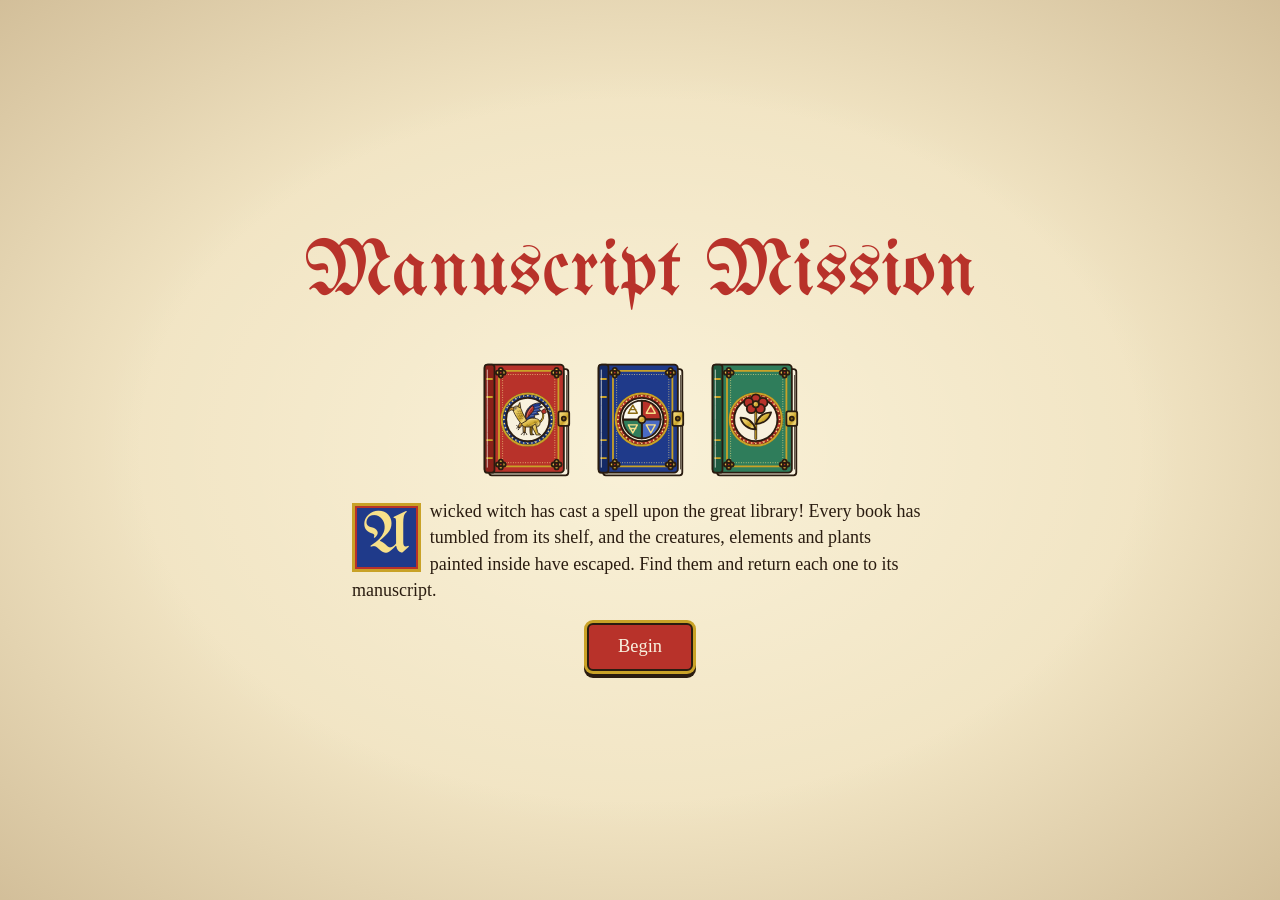
==== index.html @ ee2e0751 "Add foundation and illuminated art samples Page shell, parchment theme, shared SVG defs (gold leaf, " ====
<!doctype html>
<html lang="en">
<head>
  <meta charset="utf-8">
  <meta name="viewport" content="width=device-width, initial-scale=1, viewport-fit=cover">
  <meta name="theme-color" content="#f1e4c3">
  <title>Manuscript Mission</title>
  <meta name="description" content="A witch's spell has scattered a medieval library. Find the escaped creatures, elements and plants and return them to their manuscripts.">
  <link rel="preconnect" href="https://fonts.googleapis.com">
  <link rel="preconnect" href="https://fonts.gstatic.com" crossorigin>
  <link href="https://fonts.googleapis.com/css2?family=IM+Fell+English:ital@0;1&family=UnifrakturMaguntia&display=swap" rel="stylesheet">
  <link rel="stylesheet" href="css/style.css">
</head>
<body>
  <main id="app">
    <section class="title-screen" id="screen-title">
      <h1>Manuscript Mission</h1>
      <div class="books" id="title-books"></div>
      <p><span class="initial">A</span> wicked witch has cast a spell upon the great library! Every book has tumbled from its shelf, and the creatures, elements and plants painted inside have escaped. Find them and return each one to its manuscript.</p>
      <button class="btn" id="btn-begin" type="button">Begin</button>
    </section>
  </main>
  <script type="module" src="js/main.js"></script>
</body>
</html>
---- css/style.css ----
/* Manuscript Mission: parchment theme */
:root {
  --lapis: #1f3a8a;
  --vermilion: #b8322a;
  --verdigris: #2f7d5b;
  --ochre: #c8902e;
  --parchment: #f1e4c3;
  --parchment-dark: #e2cf9f;
  --vellum: #f8f1de;
  --ink: #2a1c10;
  --ink-soft: #5a4630;
  --gold: #c9a227;
  --gold-pale: #f7e08a;
  --font-title: 'UnifrakturMaguntia', 'Old English Text MT', 'Times New Roman', serif;
  --font-body: 'IM Fell English', 'Iowan Old Style', Georgia, serif;
  --gutter: 16px;
}

* { box-sizing: border-box; }

html, body {
  margin: 0;
  min-height: 100%;
}

body {
  background-color: var(--parchment);
  background-image:
    radial-gradient(ellipse at center, rgba(255, 250, 230, 0.6) 0%, rgba(241, 228, 195, 0) 60%),
    radial-gradient(ellipse at center, rgba(0, 0, 0, 0) 55%, rgba(120, 80, 30, 0.25) 100%);
  color: var(--ink);
  font-family: var(--font-body);
  font-size: 18px;
  line-height: 1.45;
  -webkit-tap-highlight-color: transparent;
}

h1, h2, h3 {
  font-family: var(--font-title);
  font-weight: 400;
  color: var(--vermilion);
  margin: 0 0 0.3em;
  line-height: 1.1;
}

/* Illuminated drop initial */
.initial {
  float: left;
  font-family: var(--font-title);
  font-size: 3.2em;
  line-height: 0.9;
  color: var(--gold-pale);
  background: var(--lapis);
  border: 3px solid var(--gold);
  padding: 0.08em 0.14em 0.12em;
  margin: 0.08em 0.15em 0 0;
  box-shadow: inset 0 0 0 2px var(--vermilion);
}

.btn {
  font-family: var(--font-body);
  font-size: 1.15rem;
  color: var(--vellum);
  background: var(--vermilion);
  border: 2px solid var(--ink);
  border-radius: 6px;
  box-shadow: 0 0 0 3px var(--gold), 0 4px 0 3px var(--ink);
  padding: 0.55em 1.6em;
  min-height: 48px;
  cursor: pointer;
}
.btn:active { transform: translateY(2px); box-shadow: 0 0 0 3px var(--gold), 0 2px 0 3px var(--ink); }
.btn:focus-visible { outline: 3px dashed var(--lapis); outline-offset: 6px; }

/* ---------- Gallery (art review page) ---------- */
.gallery {
  max-width: 1100px;
  margin: 0 auto;
  padding: 24px var(--gutter) 48px;
}
.gallery header { text-align: center; margin-bottom: 24px; }
.gallery header h1 { font-size: clamp(2.2rem, 7vw, 3.4rem); }
.gallery header p { color: var(--ink-soft); margin: 0; }
.gallery h2 { font-size: 1.9rem; margin-top: 32px; border-bottom: 2px solid var(--gold); padding-bottom: 4px; }

.cards {
  display: grid;
  grid-template-columns: repeat(auto-fill, minmax(240px, 1fr));
  gap: 20px;
}
.card {
  background: var(--vellum);
  border: 2px solid var(--ink);
  border-radius: 4px;
  box-shadow: 0 0 0 4px var(--gold), 0 0 0 6px var(--ink);
  padding: 14px 16px 16px;
  margin: 6px;
}
.card svg { width: 100%; height: auto; aspect-ratio: 1; display: block; }
.card h3 { font-size: 1.7rem; margin-top: 8px; }
.card .tag { font-size: 0.85rem; text-transform: uppercase; letter-spacing: 0.12em; color: var(--lapis); }
.card p { margin: 6px 0 0; font-size: 1rem; }

.books {
  display: flex;
  flex-wrap: wrap;
  gap: 24px;
  justify-content: center;
}
.books figure { margin: 0; text-align: center; }
.books svg { width: 150px; height: auto; aspect-ratio: 100 / 130; display: block; }
.books figcaption { font-family: var(--font-title); font-size: 1.4rem; color: var(--ink); }

.small-test {
  background: var(--parchment-dark);
  border: 2px solid var(--ink);
  padding: 12px;
  display: flex;
  flex-wrap: wrap;
  gap: 18px;
  align-items: center;
}
.small-test svg { width: 44px; height: 44px; }
.small-test svg.s64 { width: 64px; height: 64px; }

/* ---------- Title screen ---------- */
.title-screen {
  min-height: 100vh;
  min-height: 100dvh;
  display: flex;
  flex-direction: column;
  align-items: center;
  justify-content: center;
  text-align: center;
  padding: calc(24px + env(safe-area-inset-top)) var(--gutter) calc(24px + env(safe-area-inset-bottom));
  gap: 20px;
}
.title-screen h1 { font-size: clamp(2.6rem, 12vw, 5rem); }
.title-screen .books svg { width: 90px; }
.title-screen p { max-width: 32em; margin: 0; text-align: left; }
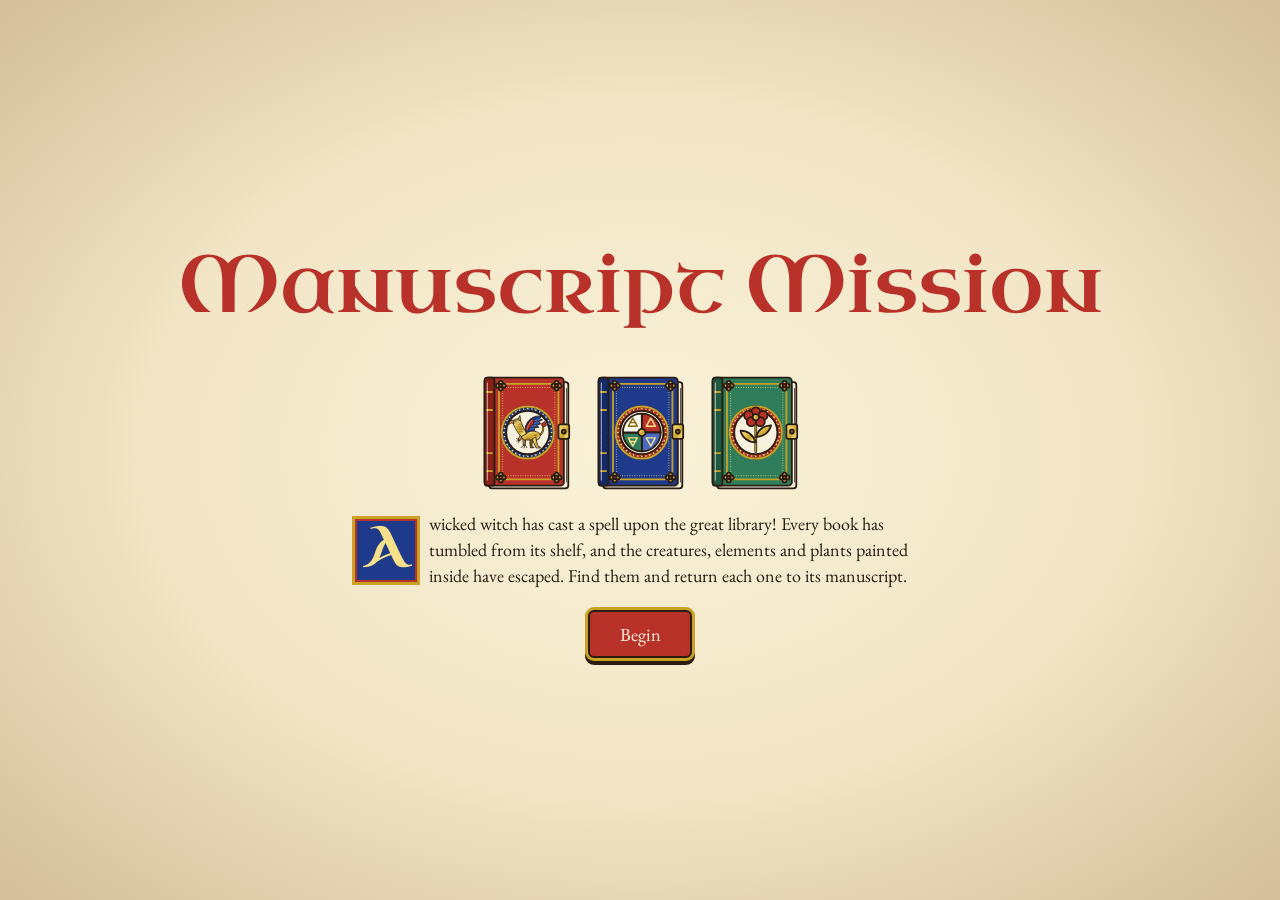
==== commit f8aa107c: "Switch to Uncial Antiqua and EB Garamond for readability Co-Authored-By: Claude Opus 5.5 <noreply@an" ====
--- a/index.html
+++ b/index.html
@@ -8,7 +8,7 @@
   <meta name="description" content="A witch's spell has scattered a medieval library. Find the escaped creatures, elements and plants and return them to their manuscripts.">
   <link rel="preconnect" href="https://fonts.googleapis.com">
   <link rel="preconnect" href="https://fonts.gstatic.com" crossorigin>
-  <link href="https://fonts.googleapis.com/css2?family=IM+Fell+English:ital@0;1&family=UnifrakturMaguntia&display=swap" rel="stylesheet">
+  <link href="https://fonts.googleapis.com/css2?family=EB+Garamond:ital,wght@0,400;0,500;1,400&family=Uncial+Antiqua&display=swap" rel="stylesheet">
   <link rel="stylesheet" href="css/style.css">
 </head>
 <body>
--- a/css/style.css
+++ b/css/style.css
@@ -11,8 +11,8 @@
   --ink-soft: #5a4630;
   --gold: #c9a227;
   --gold-pale: #f7e08a;
-  --font-title: 'UnifrakturMaguntia', 'Old English Text MT', 'Times New Roman', serif;
-  --font-body: 'IM Fell English', 'Iowan Old Style', Georgia, serif;
+  --font-title: 'Uncial Antiqua', Georgia, 'Times New Roman', serif;
+  --font-body: 'EB Garamond', 'Iowan Old Style', Georgia, serif;
   --gutter: 16px;
 }
 
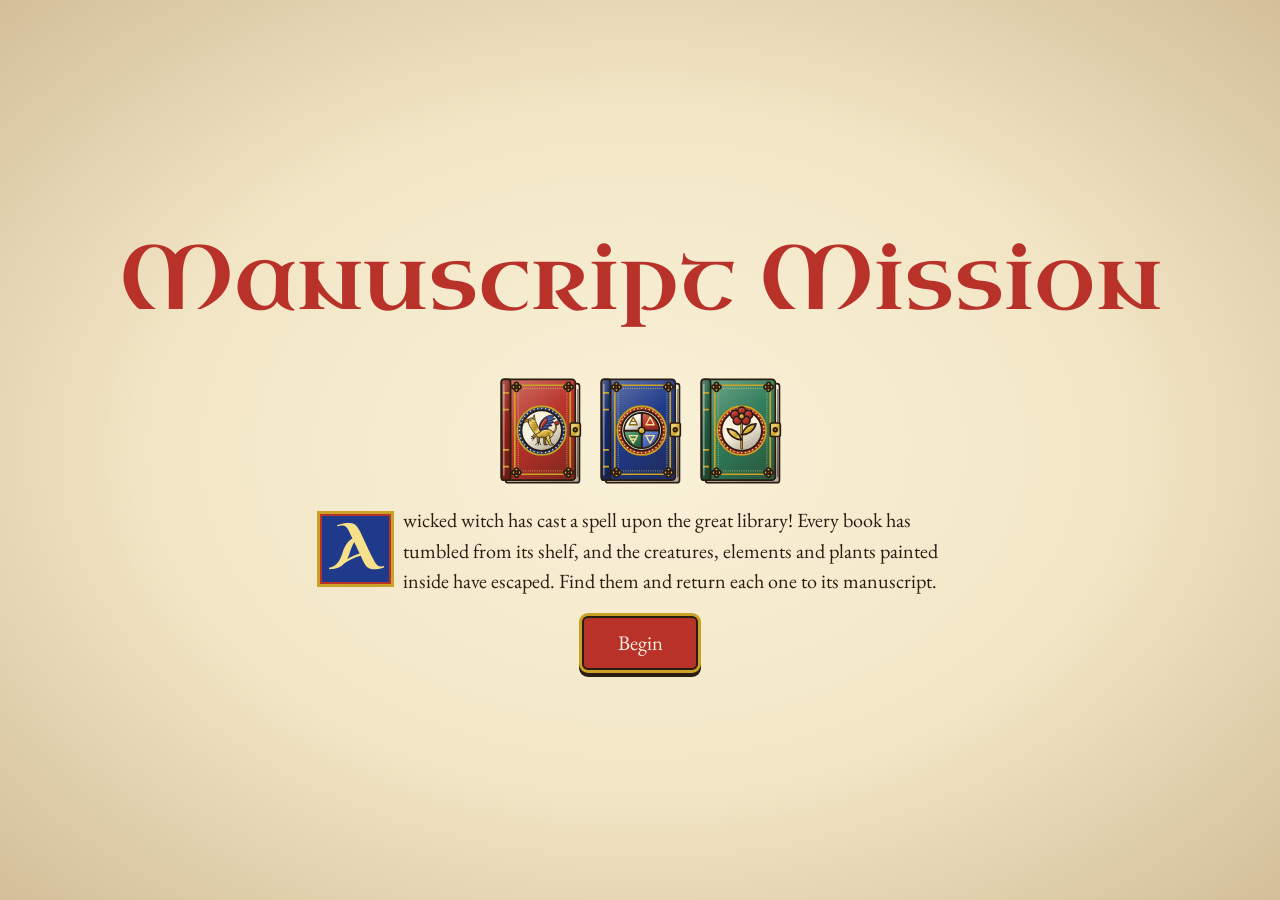
==== commit 4b402c0c: "Render the illustrations as 3D models that react when tapped - Each illustration becomes a 3D relief" ====
--- a/index.html
+++ b/index.html
@@ -13,13 +13,84 @@
 </head>
 <body>
   <main id="app">
-    <section class="title-screen" id="screen-title">
+    <!-- Title -->
+    <section class="screen title-screen active" id="screen-title">
       <h1>Manuscript Mission</h1>
       <div class="books" id="title-books"></div>
       <p><span class="initial">A</span> wicked witch has cast a spell upon the great library! Every book has tumbled from its shelf, and the creatures, elements and plants painted inside have escaped. Find them and return each one to its manuscript.</p>
       <button class="btn" id="btn-begin" type="button">Begin</button>
     </section>
+
+    <!-- Story panels (intro and finale) -->
+    <section class="screen story-screen" id="screen-story">
+      <figure class="panel"><svg id="story-art" viewBox="0 0 400 260" role="img" aria-label=""></svg></figure>
+      <p class="story-text" id="story-text"></p>
+      <div class="actions" id="story-actions"></div>
+    </section>
+
+    <!-- The game -->
+    <section class="screen game-screen" id="screen-game">
+      <header class="hud">
+        <h2 class="room-name" id="room-name"></h2>
+        <div class="timer" id="timer" aria-label="Time">0:00</div>
+        <button class="icon-btn hint-btn" id="btn-hint" type="button" aria-label="Hint">
+          <svg viewBox="0 0 40 40" aria-hidden="true"><path d="M30,4 C20,10 12,20 8,34 L10,35 C14,24 20,16 32,8 Z" fill="#fbf8ef" stroke="#2a1c10" stroke-width="2" stroke-linejoin="round"/><path d="M8,34 L5,38" stroke="#2a1c10" stroke-width="2.5" stroke-linecap="round"/><path d="M28,8 L14,28" stroke="#2a1c10" stroke-width="1"/></svg>
+          <span class="cooldown" id="hint-cooldown"></span>
+        </button>
+        <button class="icon-btn" id="btn-mute" type="button" aria-label="Mute sound" aria-pressed="false">
+          <svg viewBox="0 0 40 40" aria-hidden="true"><path d="M8,15 H14 L22,8 V32 L14,25 H8 Z" fill="#fbf8ef" stroke="#2a1c10" stroke-width="2" stroke-linejoin="round"/><path class="wave" d="M27,14 C30,17 30,23 27,26 M31,10 C36,16 36,24 31,30" fill="none" stroke="#2a1c10" stroke-width="2.2" stroke-linecap="round"/><path class="cross" d="M27,15 L35,25 M35,15 L27,25" stroke="#b8322a" stroke-width="2.6" stroke-linecap="round"/></svg>
+        </button>
+      </header>
+      <div class="scene-wrap">
+        <svg id="scene" aria-label="The library. Search for escaped illustrations."></svg>
+        <canvas id="relief" aria-hidden="true"></canvas>
+        <svg id="scene-front" aria-hidden="true"></svg>
+        <div class="toast" id="toast" role="status" aria-live="polite"></div>
+      </div>
+      <nav class="bookbar" id="bookbar" aria-label="Manuscripts">
+        <button class="book-btn" data-book="bestiary" type="button"><svg viewBox="0 0 100 130" aria-hidden="true"><use href="#book-bestiary"/></svg><span class="book-label">Bestiary</span><span class="count" data-count="bestiary">0/4</span></button>
+        <button class="book-btn" data-book="alchemy" type="button"><svg viewBox="0 0 100 130" aria-hidden="true"><use href="#book-alchemy"/></svg><span class="book-label">Alchemy Codex</span><span class="count" data-count="alchemy">0/4</span></button>
+        <button class="book-btn" data-book="herbarium" type="button"><svg viewBox="0 0 100 130" aria-hidden="true"><use href="#book-herbarium"/></svg><span class="book-label">Herbarium</span><span class="count" data-count="herbarium">0/4</span></button>
+      </nav>
+    </section>
+
+    <!-- Room complete -->
+    <section class="screen result-screen" id="screen-result">
+      <div class="result-card">
+        <h2 id="result-title"></h2>
+        <div class="stars" id="result-stars"></div>
+        <p class="result-time" id="result-time"></p>
+        <p id="result-text"></p>
+        <div class="actions" id="result-actions"></div>
+      </div>
+    </section>
+
+    <!-- Collection of lore -->
+    <section class="screen collection-screen" id="screen-collection">
+      <header class="collection-head">
+        <h2>The Restored Manuscripts</h2>
+        <p id="collection-count"></p>
+      </header>
+      <div id="collection"></div>
+      <div class="actions"><button class="btn" id="btn-collection-back" type="button">Back</button></div>
+    </section>
   </main>
+
+  <!-- Modal card: room introduction and lore -->
+  <div class="modal" id="modal" hidden>
+    <div class="modal-card" role="dialog" aria-modal="true" aria-labelledby="modal-title">
+      <div class="modal-art" id="modal-art"></div>
+      <span class="tag" id="modal-tag"></span>
+      <h3 id="modal-title"></h3>
+      <p id="modal-text"></p>
+      <button class="btn" id="modal-btn" type="button">Continue</button>
+    </div>
+  </div>
+
+  <!-- three.js (MIT licence) draws the illustrations as 3D models -->
+  <script src="vendor/three/three.min.js"></script>
+  <script src="vendor/three/SVGLoader.js"></script>
+  <script src="vendor/three/BufferGeometryUtils.js"></script>
   <script type="module" src="js/main.js"></script>
 </body>
 </html>
--- a/css/style.css
+++ b/css/style.css
@@ -23,6 +23,9 @@
   min-height: 100%;
 }
 
+/* Base text size: every rem-based size in the game scales from this. */
+html { font-size: 112.5%; }
+
 body {
   background-color: var(--parchment);
   background-image:
@@ -30,8 +33,8 @@
     radial-gradient(ellipse at center, rgba(0, 0, 0, 0) 55%, rgba(120, 80, 30, 0.25) 100%);
   color: var(--ink);
   font-family: var(--font-body);
-  font-size: 18px;
-  line-height: 1.45;
+  font-size: 1.12rem;
+  line-height: 1.5;
   -webkit-tap-highlight-color: transparent;
 }
 
@@ -57,6 +60,9 @@
   box-shadow: inset 0 0 0 2px var(--vermilion);
 }
 
+.btn, button {
+  touch-action: manipulation;
+}
 .btn {
   font-family: var(--font-body);
   font-size: 1.15rem;
@@ -98,7 +104,7 @@
 }
 .card svg { width: 100%; height: auto; aspect-ratio: 1; display: block; }
 .card h3 { font-size: 1.7rem; margin-top: 8px; }
-.card .tag { font-size: 0.85rem; text-transform: uppercase; letter-spacing: 0.12em; color: var(--lapis); }
+.card .tag { font-size: 0.9rem; text-transform: uppercase; letter-spacing: 0.12em; color: var(--lapis); }
 .card p { margin: 6px 0 0; font-size: 1rem; }
 
 .books {
@@ -127,7 +133,6 @@
 .title-screen {
   min-height: 100vh;
   min-height: 100dvh;
-  display: flex;
   flex-direction: column;
   align-items: center;
   justify-content: center;
@@ -135,6 +140,408 @@
   padding: calc(24px + env(safe-area-inset-top)) var(--gutter) calc(24px + env(safe-area-inset-bottom));
   gap: 20px;
 }
-.title-screen h1 { font-size: clamp(2.6rem, 12vw, 5rem); }
-.title-screen .books svg { width: 90px; }
+.title-screen h1 { font-size: clamp(1.9rem, 10.5vw, 5rem); text-wrap: balance; }
+.title-screen .books { gap: 16px; flex-wrap: nowrap; }
+.title-screen .books svg { width: min(84px, 24vw); }
 .title-screen p { max-width: 32em; margin: 0; text-align: left; }
+
+/* ---------- Screens ---------- */
+.screen { display: none; }
+.screen.active { display: flex; }
+.sr-only {
+  position: absolute; width: 1px; height: 1px; overflow: hidden;
+  clip: rect(0 0 0 0); white-space: nowrap;
+}
+.btn-quiet {
+  background: var(--vellum);
+  color: var(--ink);
+}
+.actions {
+  display: flex;
+  flex-wrap: wrap;
+  gap: 16px;
+  justify-content: center;
+  margin-top: 8px;
+}
+
+/* ---------- Story ---------- */
+.story-screen {
+  min-height: 100vh;
+  min-height: 100dvh;
+  flex-direction: column;
+  align-items: center;
+  justify-content: center;
+  gap: 18px;
+  padding: calc(20px + env(safe-area-inset-top)) var(--gutter) calc(24px + env(safe-area-inset-bottom));
+}
+.panel {
+  margin: 0;
+  width: min(100%, 640px);
+  box-shadow: 0 6px 20px rgba(60, 35, 10, 0.35);
+}
+.panel svg { display: block; width: 100%; height: auto; }
+.story-text {
+  max-width: 34em;
+  margin: 0;
+  font-size: 1.2rem;
+  text-align: center;
+}
+
+/* ---------- Game ---------- */
+.game-screen {
+  touch-action: none;
+  position: fixed;
+  inset: 0;
+  flex-direction: column;
+  height: 100vh;
+  height: 100dvh;
+  overflow: hidden;
+  overscroll-behavior: none;
+}
+.hud {
+  display: flex;
+  align-items: center;
+  gap: 8px;
+  padding: calc(6px + env(safe-area-inset-top)) max(var(--gutter), env(safe-area-inset-right)) 6px max(var(--gutter), env(safe-area-inset-left));
+  background: var(--vellum);
+  border-bottom: 3px solid var(--gold);
+  box-shadow: 0 2px 0 var(--ink);
+  z-index: 2;
+}
+.room-name {
+  flex: 1;
+  min-width: 0;
+  font-size: clamp(0.9rem, 4.4vw, 1.6rem);
+  line-height: 1.05;
+  margin: 0;
+  /* Long names wrap onto a second line rather than being cut off. */
+  display: -webkit-box;
+  -webkit-box-orient: vertical;
+  -webkit-line-clamp: 2;
+  line-clamp: 2;
+  overflow: hidden;
+}
+.timer {
+  font-variant-numeric: tabular-nums;
+  font-size: 1.1rem;
+  font-weight: 500;
+  min-width: 2.4em;
+  text-align: right;
+}
+.icon-btn {
+  position: relative;
+  width: 44px;
+  height: 44px;
+  flex: none;
+  border-radius: 50%;
+  border: 2px solid var(--ink);
+  background: var(--lapis);
+  box-shadow: 0 0 0 2px var(--gold);
+  padding: 6px;
+  cursor: pointer;
+}
+.icon-btn svg { width: 100%; height: 100%; display: block; }
+.icon-btn:focus-visible { outline: 3px dashed var(--vermilion); outline-offset: 4px; }
+#btn-mute .cross { display: none; }
+#btn-mute.muted .cross { display: inline; }
+#btn-mute.muted .wave { display: none; }
+.hint-btn { background: var(--vermilion); }
+.hint-btn.cooling { background: #8a7a60; }
+.hint-btn.cooling::before {
+  content: '';
+  position: absolute;
+  inset: -6px;
+  border-radius: 50%;
+  background: conic-gradient(var(--gold) var(--cool, 0deg), transparent 0);
+  -webkit-mask: radial-gradient(circle, transparent 60%, #000 61%);
+  mask: radial-gradient(circle, transparent 60%, #000 61%);
+}
+.hint-btn .cooldown {
+  position: absolute;
+  inset: 0;
+  display: grid;
+  place-items: center;
+  color: var(--vellum);
+  font-weight: 500;
+  font-size: 0.95rem;
+  text-shadow: 0 0 3px var(--ink), 0 0 3px var(--ink);
+  pointer-events: none;
+}
+
+.scene-wrap {
+  position: relative;
+  flex: 1;
+  min-height: 0;
+  background: #3d2513;
+}
+#scene {
+  position: absolute;
+  inset: 0;
+  width: 100%;
+  height: 100%;
+  touch-action: none;
+  user-select: none;
+  -webkit-user-select: none;
+  cursor: grab;
+}
+#scene:active { cursor: grabbing; }
+#relief, #scene-front {
+  position: absolute;
+  inset: 0;
+  width: 100%;
+  height: 100%;
+  pointer-events: none;
+}
+#relief[hidden] { display: none; }
+
+.hid-item .lift {
+  transform-box: fill-box;
+  transform-origin: center;
+  transition: transform 0.18s ease-out;
+}
+.hid-item.selected .lift { transform: scale(1.18); }
+.hid-item.found { display: none; }
+.hid-item.wobble .lift { animation: wobble 0.5s ease-in-out; }
+@keyframes wobble {
+  0%, 100% { transform: rotate(0); }
+  20% { transform: rotate(-12deg) scale(1.08); }
+  45% { transform: rotate(9deg); }
+  70% { transform: rotate(-5deg); }
+}
+.hint-ring {
+  fill: none;
+  stroke: #ffe680;
+  stroke-width: 7;
+  filter: drop-shadow(0 0 6px #ffd23a);
+  transform-box: fill-box;
+  transform-origin: center;
+  animation: ring 1.1s ease-out infinite;
+}
+.hint-ring.two { animation-delay: 0.55s; }
+@keyframes ring {
+  from { transform: scale(1.5); opacity: 0; }
+  40% { opacity: 1; }
+  to { transform: scale(0.9); opacity: 0; }
+}
+
+.toast {
+  position: absolute;
+  left: 50%;
+  top: 10px;
+  transform: translate(-50%, -20px);
+  width: max-content;
+  max-width: calc(100% - 2 * var(--gutter));
+  background: var(--vellum);
+  border: 2px solid var(--ink);
+  box-shadow: 0 0 0 3px var(--gold), 0 4px 12px rgba(0, 0, 0, 0.4);
+  border-radius: 6px;
+  padding: 8px 14px;
+  font-size: 1.05rem;
+  text-align: center;
+  opacity: 0;
+  pointer-events: none;
+  transition: opacity 0.2s, transform 0.2s;
+}
+.toast.bottom { top: auto; bottom: 10px; transform: translate(-50%, 20px); }
+.toast.show { opacity: 1; transform: translate(-50%, 0); }
+
+.bookbar {
+  display: flex;
+  justify-content: space-around;
+  gap: 8px;
+  padding: 8px max(var(--gutter), env(safe-area-inset-right)) calc(8px + env(safe-area-inset-bottom)) max(var(--gutter), env(safe-area-inset-left));
+  background: var(--vellum);
+  border-top: 3px solid var(--gold);
+  box-shadow: 0 -2px 0 var(--ink);
+  z-index: 2;
+}
+.book-btn {
+  flex: 1;
+  max-width: 160px;
+  display: grid;
+  grid-template-columns: auto 1fr;
+  grid-template-rows: auto auto;
+  align-items: center;
+  column-gap: 8px;
+  border: 0;
+  background: none;
+  padding: 4px;
+  border-radius: 8px;
+  font-family: var(--font-body);
+  color: var(--ink);
+  cursor: pointer;
+  min-height: 64px;
+}
+.book-btn svg { grid-row: span 2; width: 44px; height: auto; aspect-ratio: 100 / 130; }
+.book-label { font-family: var(--font-title); font-size: 0.95rem; line-height: 1.1; text-align: left; }
+.count { font-size: 1.15rem; font-weight: 500; text-align: left; font-variant-numeric: tabular-nums; }
+.book-btn:focus-visible { outline: 3px dashed var(--lapis); }
+.bookbar.awaiting .book-btn svg { animation: beckon 1.2s ease-in-out infinite; }
+@keyframes beckon {
+  0%, 100% { transform: translateY(0); filter: drop-shadow(0 0 0 transparent); }
+  50% { transform: translateY(-4px); filter: drop-shadow(0 0 6px #ffd23a); }
+}
+.book-btn.shake { animation: shake 0.45s; }
+@keyframes shake {
+  20% { transform: translateX(-7px) rotate(-3deg); }
+  40% { transform: translateX(6px) rotate(2deg); }
+  60% { transform: translateX(-4px); }
+  80% { transform: translateX(2px); }
+}
+.book-btn.bump svg { animation: bump 0.4s ease-out; }
+@keyframes bump { 40% { transform: scale(1.18); } }
+.book-btn.full svg { filter: drop-shadow(0 0 7px #ffd23a); }
+.book-btn.full .count::after { content: ' \2713'; color: var(--verdigris); }
+
+.flyer {
+  position: fixed;
+  z-index: 50;
+  pointer-events: none;
+  filter: drop-shadow(0 0 8px #ffd23a);
+}
+.flyer svg { width: 100%; height: 100%; display: block; }
+
+/* Small phones: hide book names, keep the counters. */
+@media (max-width: 420px) {
+  .book-btn { grid-template-columns: auto auto; justify-content: center; }
+  .book-label { display: none; }
+  .book-btn svg { width: 40px; }
+}
+/* Landscape phones: books move to the side. */
+@media (orientation: landscape) and (max-height: 520px) {
+  .game-screen.active {
+    display: grid;
+    grid-template-columns: 1fr auto;
+    grid-template-rows: auto 1fr;
+  }
+  .hud { grid-column: 1 / -1; padding-top: calc(4px + env(safe-area-inset-top)); padding-bottom: 4px; }
+  .scene-wrap { grid-column: 1; grid-row: 2; }
+  .bookbar {
+    grid-column: 2;
+    grid-row: 2;
+    flex-direction: column;
+    justify-content: space-evenly;
+    width: calc(104px + env(safe-area-inset-right));
+    border-top: 0;
+    border-left: 3px solid var(--gold);
+    box-shadow: -2px 0 0 var(--ink);
+    padding: 6px max(8px, env(safe-area-inset-right)) calc(6px + env(safe-area-inset-bottom)) 8px;
+  }
+  .book-btn { flex: none; grid-template-columns: auto auto; min-height: 0; }
+  .book-label { display: none; }
+  .book-btn svg { width: 36px; }
+}
+
+/* ---------- Modal (room intro + lore) ---------- */
+.modal {
+  position: fixed;
+  inset: 0;
+  z-index: 40;
+  display: grid;
+  place-items: center;
+  padding: var(--gutter);
+  background: rgba(30, 18, 8, 0.55);
+  opacity: 0;
+  transition: opacity 0.2s;
+}
+.modal[hidden] { display: none; }
+.modal.open { opacity: 1; }
+.modal-card {
+  width: min(100%, 420px);
+  max-height: calc(100dvh - 2 * var(--gutter));
+  overflow-y: auto;
+  background: var(--vellum);
+  border: 2px solid var(--ink);
+  border-radius: 4px;
+  box-shadow: 0 0 0 5px var(--gold), 0 0 0 7px var(--ink), 0 12px 30px rgba(0, 0, 0, 0.5);
+  padding: 18px 20px 20px;
+  text-align: center;
+  transform: scale(0.94);
+  transition: transform 0.2s;
+}
+.modal.open .modal-card { transform: none; }
+.modal-art svg { width: min(56vw, 200px); height: auto; aspect-ratio: 1; display: block; margin: 0 auto; }
+.modal-card .tag { font-size: 0.9rem; text-transform: uppercase; letter-spacing: 0.12em; color: var(--lapis); }
+.modal-card h3 { font-size: 1.9rem; margin: 4px 0 6px; }
+.modal-card p { margin: 0 0 16px; font-size: 1.08rem; }
+.room-number {
+  display: inline-grid;
+  place-items: center;
+  width: 84px;
+  height: 84px;
+  font-family: var(--font-title);
+  font-size: 2.6rem;
+  color: var(--gold-pale);
+  background: var(--lapis);
+  border: 4px solid var(--gold);
+  box-shadow: inset 0 0 0 3px var(--vermilion);
+  margin-bottom: 8px;
+}
+
+/* ---------- Result ---------- */
+.result-screen {
+  min-height: 100vh;
+  min-height: 100dvh;
+  align-items: center;
+  justify-content: center;
+  padding: calc(24px + env(safe-area-inset-top)) var(--gutter) calc(24px + env(safe-area-inset-bottom));
+}
+.result-card {
+  width: min(100%, 520px);
+  background: var(--vellum);
+  border: 2px solid var(--ink);
+  box-shadow: 0 0 0 5px var(--gold), 0 0 0 7px var(--ink);
+  padding: 22px 20px;
+  text-align: center;
+}
+.result-card h2 { font-size: clamp(1.7rem, 7vw, 2.4rem); }
+.stars { display: flex; justify-content: center; gap: 10px; margin: 6px 0 4px; }
+.star { width: 56px; height: 56px; }
+.star path { stroke: var(--ink); stroke-width: 2; stroke-linejoin: round; }
+.star.on path { fill: var(--gold); }
+.star.off path { fill: var(--parchment-dark); }
+.star.on { animation: pop 0.5s ease-out backwards; }
+.star.on:nth-of-type(2) { animation-delay: 0.15s; }
+.star.on:nth-of-type(3) { animation-delay: 0.3s; }
+@keyframes pop { from { transform: scale(0); } 70% { transform: scale(1.25); } }
+.result-time { color: var(--ink-soft); margin: 0 0 10px; }
+
+/* ---------- Collection ---------- */
+.collection-screen {
+  flex-direction: column;
+  max-width: 980px;
+  margin: 0 auto;
+  padding: calc(20px + env(safe-area-inset-top)) var(--gutter) calc(28px + env(safe-area-inset-bottom));
+}
+.collection-head { text-align: center; }
+.collection-head h2 { font-size: clamp(1.7rem, 7vw, 2.6rem); }
+.collection-head p { margin: 0; color: var(--ink-soft); }
+#collection h3 { font-size: 1.6rem; border-bottom: 2px solid var(--gold); margin-top: 22px; }
+.collection-grid {
+  display: grid;
+  grid-template-columns: repeat(auto-fill, minmax(96px, 1fr));
+  gap: 12px;
+}
+.col-item {
+  display: flex;
+  flex-direction: column;
+  align-items: center;
+  gap: 2px;
+  background: var(--vellum);
+  border: 2px solid var(--ink);
+  box-shadow: 0 0 0 3px var(--gold);
+  border-radius: 3px;
+  padding: 8px 4px;
+  margin: 3px;
+  font-family: var(--font-body);
+  font-size: 0.95rem;
+  color: var(--ink);
+  cursor: pointer;
+}
+.col-item svg { width: 100%; max-width: 90px; aspect-ratio: 1; height: auto; }
+.col-item.missing { cursor: default; box-shadow: 0 0 0 3px var(--parchment-dark); }
+.col-item.missing svg { filter: brightness(0); opacity: 0.18; }
+
+@media (prefers-reduced-motion: reduce) {
+  *, *::before, *::after { animation-duration: 0.01ms !important; transition-duration: 0.01ms !important; }
+}
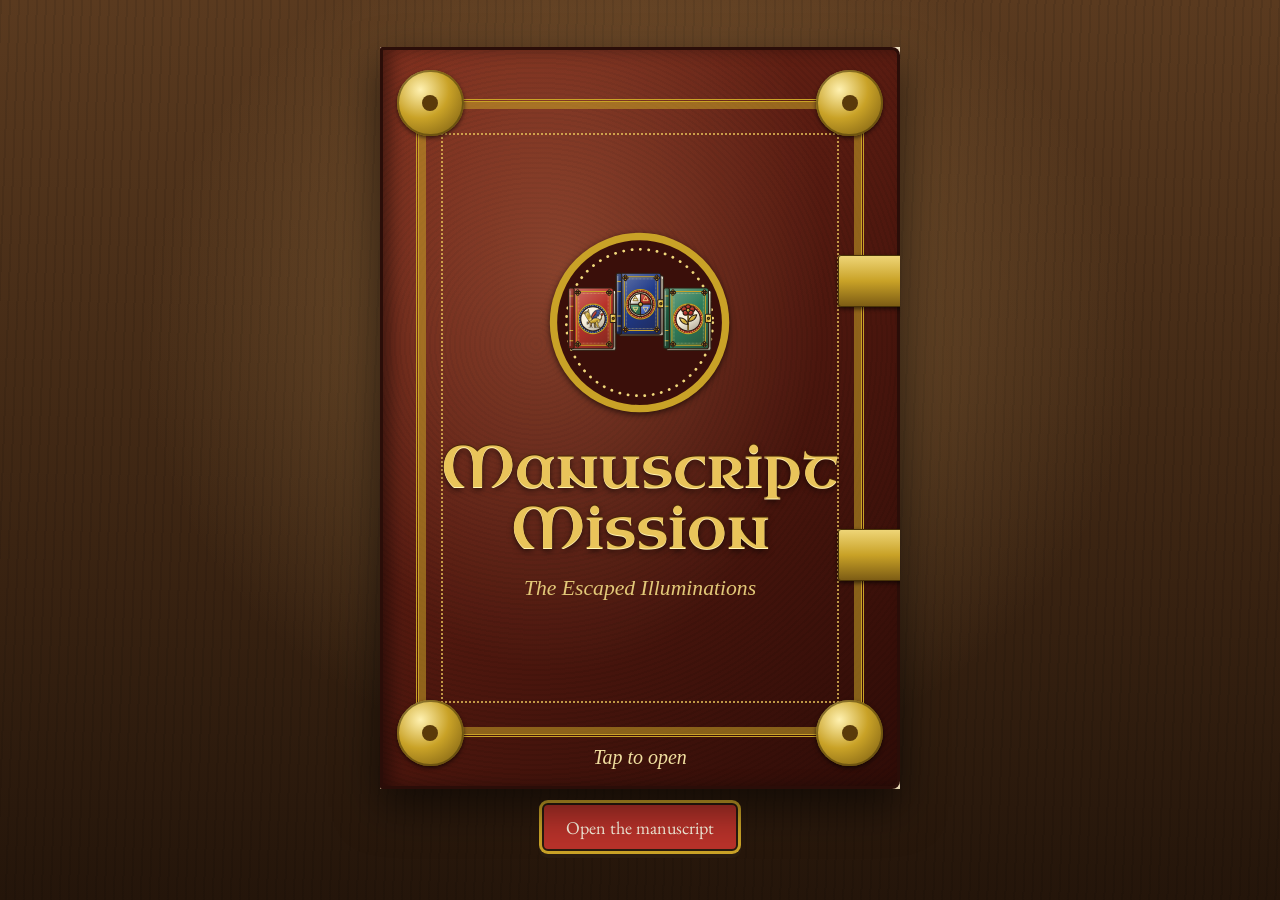
==== commit 19996fc9: "Turn the title and story into a manuscript that opens - A leather-bound codex with gold bosses and c" ====
--- a/index.html
+++ b/index.html
@@ -10,22 +10,19 @@
   <link rel="preconnect" href="https://fonts.gstatic.com" crossorigin>
   <link href="https://fonts.googleapis.com/css2?family=EB+Garamond:ital,wght@0,400;0,500;1,400&family=Uncial+Antiqua&display=swap" rel="stylesheet">
   <link rel="stylesheet" href="css/style.css">
+  <link rel="stylesheet" href="css/book.css">
 </head>
 <body>
   <main id="app">
-    <!-- Title -->
-    <section class="screen title-screen active" id="screen-title">
-      <h1>Manuscript Mission</h1>
-      <div class="books" id="title-books"></div>
-      <p><span class="initial">A</span> wicked witch has cast a spell upon the great library! Every book has tumbled from its shelf, and the creatures, elements and plants painted inside have escaped. Find them and return each one to its manuscript.</p>
-      <button class="btn" id="btn-begin" type="button">Begin</button>
-    </section>
-
-    <!-- Story panels (intro and finale) -->
-    <section class="screen story-screen" id="screen-story">
-      <figure class="panel"><svg id="story-art" viewBox="0 0 400 260" role="img" aria-label=""></svg></figure>
-      <p class="story-text" id="story-text"></p>
-      <div class="actions" id="story-actions"></div>
+    <!-- The manuscript: title, story, finale and collection -->
+    <section class="screen book-screen active" id="screen-book" aria-label="The manuscript">
+      <div class="book-stage" id="book-stage">
+        <div class="codex" id="codex"></div>
+      </div>
+      <div class="book-actions">
+        <button class="btn btn-quiet" id="book-prev" type="button" hidden>Back</button>
+        <button class="btn" id="book-next" type="button">Open the manuscript</button>
+      </div>
     </section>
 
     <!-- The game -->
@@ -65,15 +62,6 @@
       </div>
     </section>
 
-    <!-- Collection of lore -->
-    <section class="screen collection-screen" id="screen-collection">
-      <header class="collection-head">
-        <h2>The Restored Manuscripts</h2>
-        <p id="collection-count"></p>
-      </header>
-      <div id="collection"></div>
-      <div class="actions"><button class="btn" id="btn-collection-back" type="button">Back</button></div>
-    </section>
   </main>
 
   <!-- Modal card: room introduction and lore -->
--- a/css/book.css
+++ b/css/book.css
@@ -0,0 +1,256 @@
+/* The manuscript: a leather-bound codex on a scribe's desk. */
+
+.book-screen {
+  min-height: 100vh;
+  min-height: 100dvh;
+  flex-direction: column;
+  align-items: center;
+  justify-content: center;
+  gap: 14px;
+  padding: calc(12px + env(safe-area-inset-top)) max(16px, env(safe-area-inset-right)) calc(14px + env(safe-area-inset-bottom)) max(16px, env(safe-area-inset-left));
+  /* walnut desk, lit by a candle */
+  background:
+    radial-gradient(ellipse at 50% 38%, rgba(255, 200, 120, 0.28), rgba(255, 200, 120, 0) 55%),
+    repeating-linear-gradient(92deg, rgba(0, 0, 0, 0.08) 0 2px, rgba(0, 0, 0, 0) 2px 9px),
+    linear-gradient(180deg, #5a3a1f, #3b2412 60%, #24150a);
+  overflow: hidden;
+}
+
+.book-stage {
+  /* sideways swipes turn pages; vertical scrolling stays with the browser */
+  touch-action: pan-y;
+  perspective: 2400px;
+  perspective-origin: 50% 40%;
+  display: grid;
+  place-items: center;
+}
+.codex.single { overflow: visible; }
+.book-stage.single { overflow: hidden; padding: 4px; }
+
+.codex {
+  position: relative;
+  width: calc(var(--pw) * 2);
+  height: var(--ph);
+  transform-style: preserve-3d;
+  transition: transform 0.9s cubic-bezier(0.3, 0.1, 0.2, 1);
+  filter: drop-shadow(0 18px 22px rgba(0, 0, 0, 0.55));
+}
+.codex.single { width: var(--pw); }
+/* Closed, the cover sits in the middle; open, the spread is centred. */
+.codex.spread:not(.opened) { transform: translateX(calc(var(--pw) * -0.5)); }
+
+.leaf {
+  position: absolute;
+  top: 0;
+  left: 50%;
+  width: var(--pw);
+  height: var(--ph);
+  transform-origin: left center;
+  transform-style: preserve-3d;
+  transition: transform 0.9s cubic-bezier(0.3, 0.1, 0.2, 1);
+  cursor: pointer;
+}
+.codex.single .leaf { left: 0; }
+.leaf.turned { transform: rotateY(-180deg); }
+.leaf.instant { transition: none; }
+.face {
+  position: absolute;
+  inset: 0;
+  backface-visibility: hidden;
+  -webkit-backface-visibility: hidden;
+  overflow: hidden;
+}
+.face.back { transform: rotateY(180deg); }
+/* The page darkens as it lifts and turns. */
+.leaf.turning .face::after {
+  content: '';
+  position: absolute;
+  inset: 0;
+  pointer-events: none;
+  background: linear-gradient(to left, rgba(40, 25, 10, 0.35), rgba(40, 25, 10, 0) 55%);
+  animation: page-shade 0.9s ease-in-out;
+  opacity: 0;
+}
+@keyframes page-shade { 50% { opacity: 1; } }
+
+/* ---------- vellum pages ---------- */
+.page {
+  position: absolute;
+  inset: 0;
+  display: flex;
+  flex-direction: column;
+  gap: 0.6em;
+  padding: 9% 10% 11%;
+  font-size: calc(var(--pw) / 21);
+  line-height: 1.5;
+  color: var(--ink);
+  background:
+    radial-gradient(ellipse at 30% 20%, rgba(255, 255, 255, 0.45), rgba(255, 255, 255, 0) 60%),
+    radial-gradient(ellipse at 80% 90%, rgba(150, 110, 60, 0.18), rgba(150, 110, 60, 0) 55%),
+    #f3e7c9;
+}
+/* ruled margins in faded red ink */
+.page::before {
+  content: '';
+  position: absolute;
+  inset: 6% 7% 7%;
+  border: 1px solid rgba(184, 50, 42, 0.32);
+  outline: 1px solid rgba(184, 50, 42, 0.18);
+  outline-offset: 3px;
+  pointer-events: none;
+}
+.page.recto { box-shadow: inset 18px 0 22px -14px rgba(80, 50, 20, 0.55); }
+.page.verso { box-shadow: inset -18px 0 22px -14px rgba(80, 50, 20, 0.55); }
+.codex.single .page { box-shadow: inset 12px 0 18px -12px rgba(80, 50, 20, 0.45); }
+
+/* a painted border strip in the outer margin */
+.vine {
+  position: absolute;
+  top: 9%;
+  bottom: 11%;
+  width: 2.2%;
+  background: repeating-linear-gradient(180deg, #1f3a8a 0 6%, #c9a227 6% 8%, #b8322a 8% 14%, #c9a227 14% 16%);
+  border-radius: 3px;
+  box-shadow: 0 0 0 1px #2a1c10;
+}
+.recto .vine { right: 3.2%; }
+.verso .vine { left: 3.2%; }
+
+.rubric {
+  font-family: var(--font-title);
+  color: var(--vermilion);
+  font-size: 1.45em;
+  line-height: 1.15;
+  text-align: center;
+  margin: 0;
+  text-wrap: balance;
+}
+.rubric .part { font-family: var(--font-body); font-size: 0.55em; color: var(--ink-soft); font-style: italic; }
+.incipit {
+  margin: 0;
+  text-align: justify;
+  hyphens: auto;
+}
+.incipit .initial { font-size: 2.9em; }
+.illumination { margin: 0; }
+.illumination svg { width: 100%; height: auto; display: block; box-shadow: 0 3px 8px rgba(60, 35, 10, 0.35); }
+.art-page { justify-content: center; }
+.text-page { justify-content: center; }
+.folio {
+  position: absolute;
+  bottom: 3.2%;
+  right: 10%;
+  font-size: 0.72em;
+  font-style: italic;
+  color: var(--ink-soft);
+}
+.folio.verso { right: auto; left: 10%; }
+
+/* marbled endpapers inside the boards */
+.endpaper {
+  background:
+    radial-gradient(circle at 20% 30%, rgba(31, 58, 138, 0.55) 0 8%, rgba(0, 0, 0, 0) 9%),
+    radial-gradient(circle at 70% 60%, rgba(184, 50, 42, 0.45) 0 10%, rgba(0, 0, 0, 0) 11%),
+    radial-gradient(circle at 45% 85%, rgba(201, 162, 39, 0.5) 0 7%, rgba(0, 0, 0, 0) 8%),
+    radial-gradient(circle at 85% 15%, rgba(47, 125, 91, 0.45) 0 9%, rgba(0, 0, 0, 0) 10%),
+    repeating-radial-gradient(circle at 50% 50%, #e9dcbc 0 6px, #d9c7a0 6px 9px);
+}
+.endpaper::before { display: none; }
+
+/* ---------- the leather cover ---------- */
+.cover .face.front {
+  border-radius: 2px 8px 8px 2px;
+  background:
+    radial-gradient(ellipse at 35% 30%, rgba(255, 170, 120, 0.25), rgba(0, 0, 0, 0) 55%),
+    repeating-radial-gradient(circle at 30% 40%, rgba(0, 0, 0, 0.06) 0 2px, rgba(0, 0, 0, 0) 2px 5px),
+    linear-gradient(135deg, #7a2a1a, #4e170e 55%, #2e0c07);
+  box-shadow: inset 0 0 0 3px #2a0d08, inset 10px 0 18px rgba(0, 0, 0, 0.45);
+  color: #e9c45a;
+}
+.cover-face { position: absolute; inset: 0; }
+.cover-tooling {
+  position: absolute;
+  inset: 7%;
+  border: 3px double #c9a227;
+  box-shadow: inset 0 0 0 6px rgba(0, 0, 0, 0), inset 0 0 0 7px rgba(201, 162, 39, 0.55);
+  display: grid;
+  place-items: center;
+}
+.cover-tooling::before {
+  content: '';
+  position: absolute;
+  inset: 5%;
+  border: 2px dotted rgba(233, 196, 90, 0.75);
+}
+.boss {
+  position: absolute;
+  width: 15%;
+  aspect-ratio: 1;
+  border-radius: 50%;
+  background: radial-gradient(circle at 35% 30%, #fff1b0, #c9a227 45%, #6e520f);
+  box-shadow: 0 2px 4px rgba(0, 0, 0, 0.6), inset 0 0 0 2px rgba(80, 60, 10, 0.6);
+}
+.boss::after { content: ''; position: absolute; inset: 38%; border-radius: 50%; background: #5a3a0a; }
+.boss.tl { top: -5%; left: -5%; } .boss.tr { top: -5%; right: -5%; }
+.boss.bl { bottom: -5%; left: -5%; } .boss.br { bottom: -5%; right: -5%; }
+.cover-title { text-align: center; padding: 0 10%; position: relative; }
+.cover-roundel { width: 46%; height: auto; display: block; margin: 0 auto 6%; filter: drop-shadow(0 2px 3px rgba(0, 0, 0, 0.6)); }
+.cover-title h1 {
+  font-size: calc(var(--pw) / 9);
+  color: #e9c45a;
+  text-shadow: 0 1px 0 #fff3b0, 0 -1px 0 #4a2a05, 0 3px 6px rgba(0, 0, 0, 0.6);
+  margin: 0;
+  line-height: 1.05;
+  text-wrap: balance;
+}
+.cover-sub { margin: 0.6em 0 0; font-style: italic; color: #e2c878; font-size: calc(var(--pw) / 24); }
+.clasp {
+  position: absolute;
+  right: -3%;
+  width: 15%;
+  height: 7%;
+  border-radius: 3px;
+  background: linear-gradient(180deg, #f0d77a, #c9a227 50%, #7a5a14);
+  box-shadow: 0 2px 4px rgba(0, 0, 0, 0.6), inset 0 0 0 1px #4a3508;
+  transition: transform 0.45s ease-in, opacity 0.45s;
+}
+.clasp.c1 { top: 28%; } .clasp.c2 { top: 65%; }
+.unclasp .clasp { transform: translateX(40%) rotate(-30deg); opacity: 0; }
+.cover-hint {
+  position: absolute;
+  left: 0;
+  right: 0;
+  bottom: 2.4%;
+  margin: 0;
+  text-align: center;
+  font-style: italic;
+  font-size: calc(var(--pw) / 26);
+  color: #f1dfa0;
+  animation: hint-pulse 2.2s ease-in-out infinite;
+}
+@keyframes hint-pulse { 50% { opacity: 0.45; } }
+.cover .face.back .page { border-radius: 8px 2px 2px 8px; }
+
+/* ---------- collection pages ---------- */
+.collection-page { gap: 0.8em; }
+.collection-page .collection-grid {
+  display: grid;
+  grid-template-columns: repeat(3, 1fr);
+  gap: 0.5em;
+}
+.collection-page .col-item {
+  margin: 0;
+  padding: 0.35em 0.2em;
+  font-size: 0.78em;
+  box-shadow: 0 0 0 2px var(--gold);
+}
+.collection-page .col-item svg { max-width: 100%; }
+
+/* ---------- controls under the book ---------- */
+.book-actions { display: flex; gap: 12px; justify-content: center; }
+.book-actions .btn { font-size: 1rem; padding: 0.45em 1.2em; }
+.btn-final { background: var(--verdigris); }
+
+@media (prefers-reduced-motion: reduce) {
+  .leaf, .codex, .clasp { transition-duration: 0.01ms !important; }
+}
